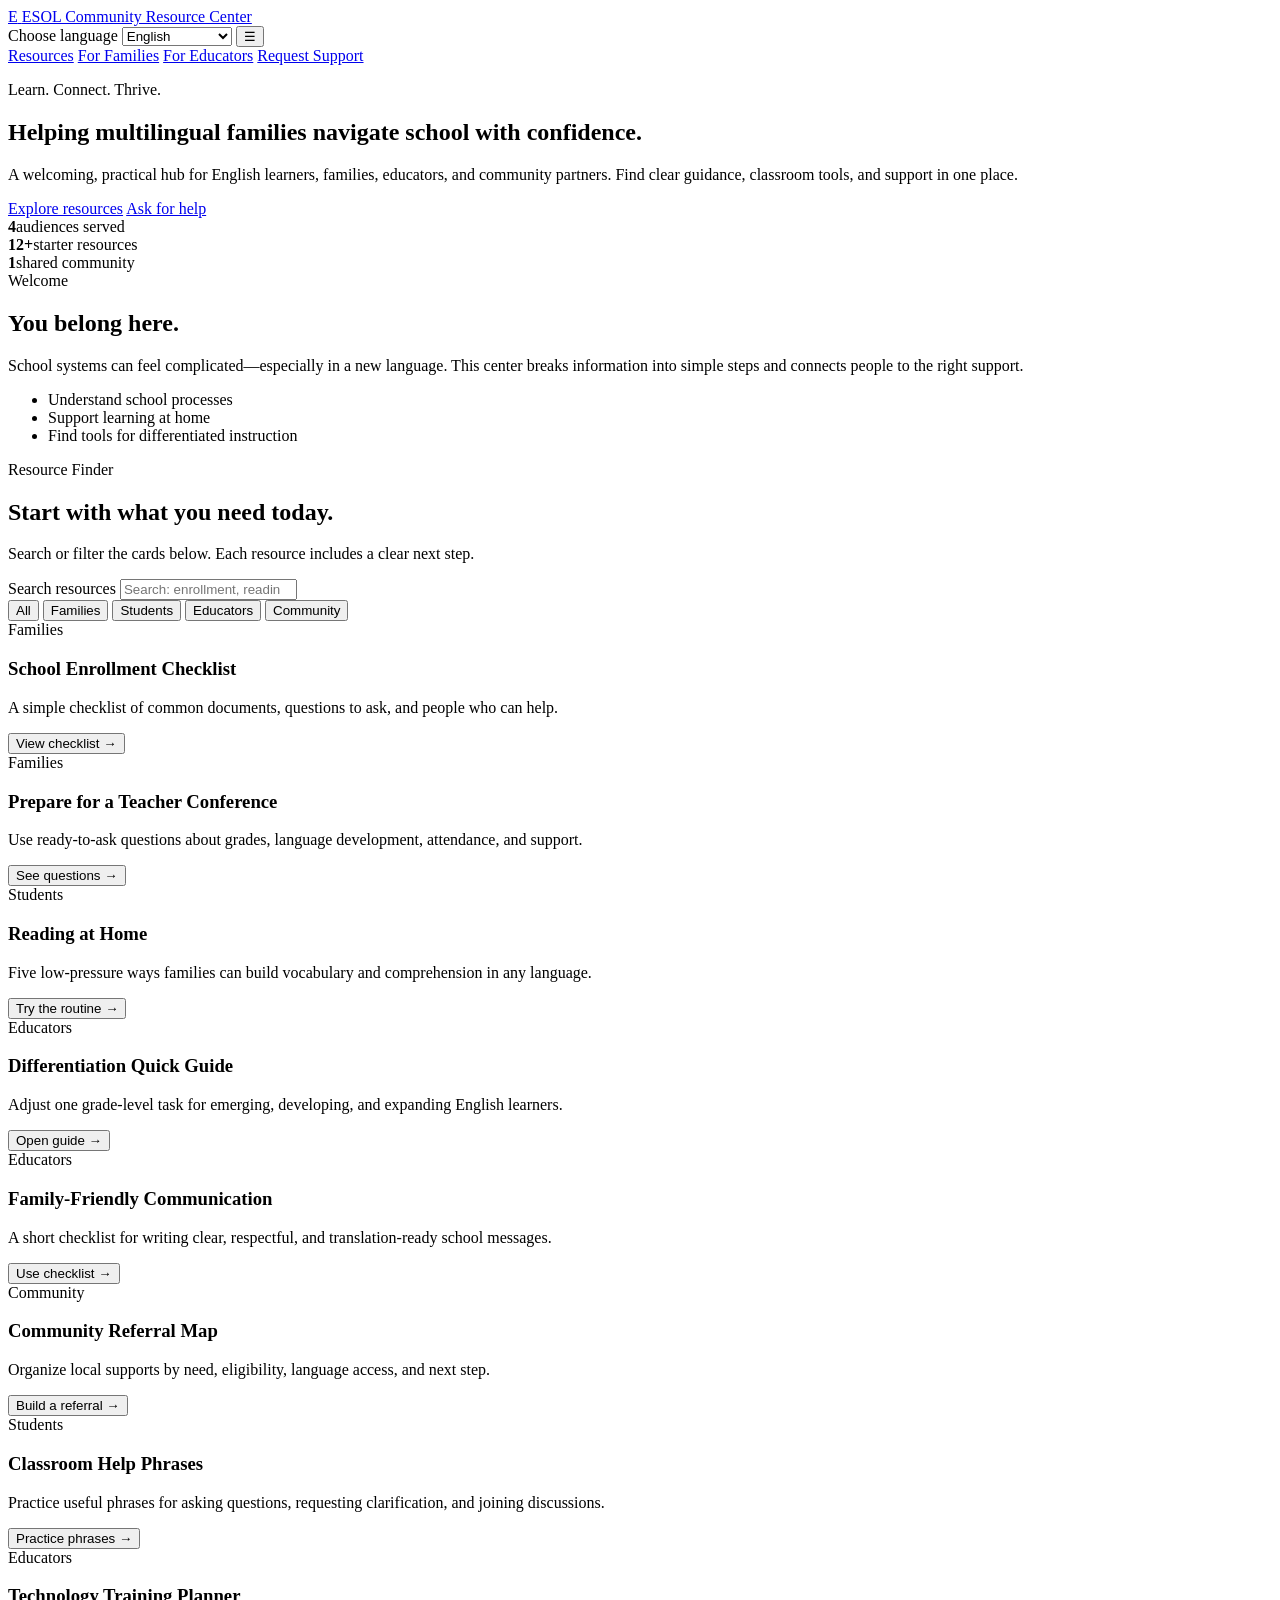
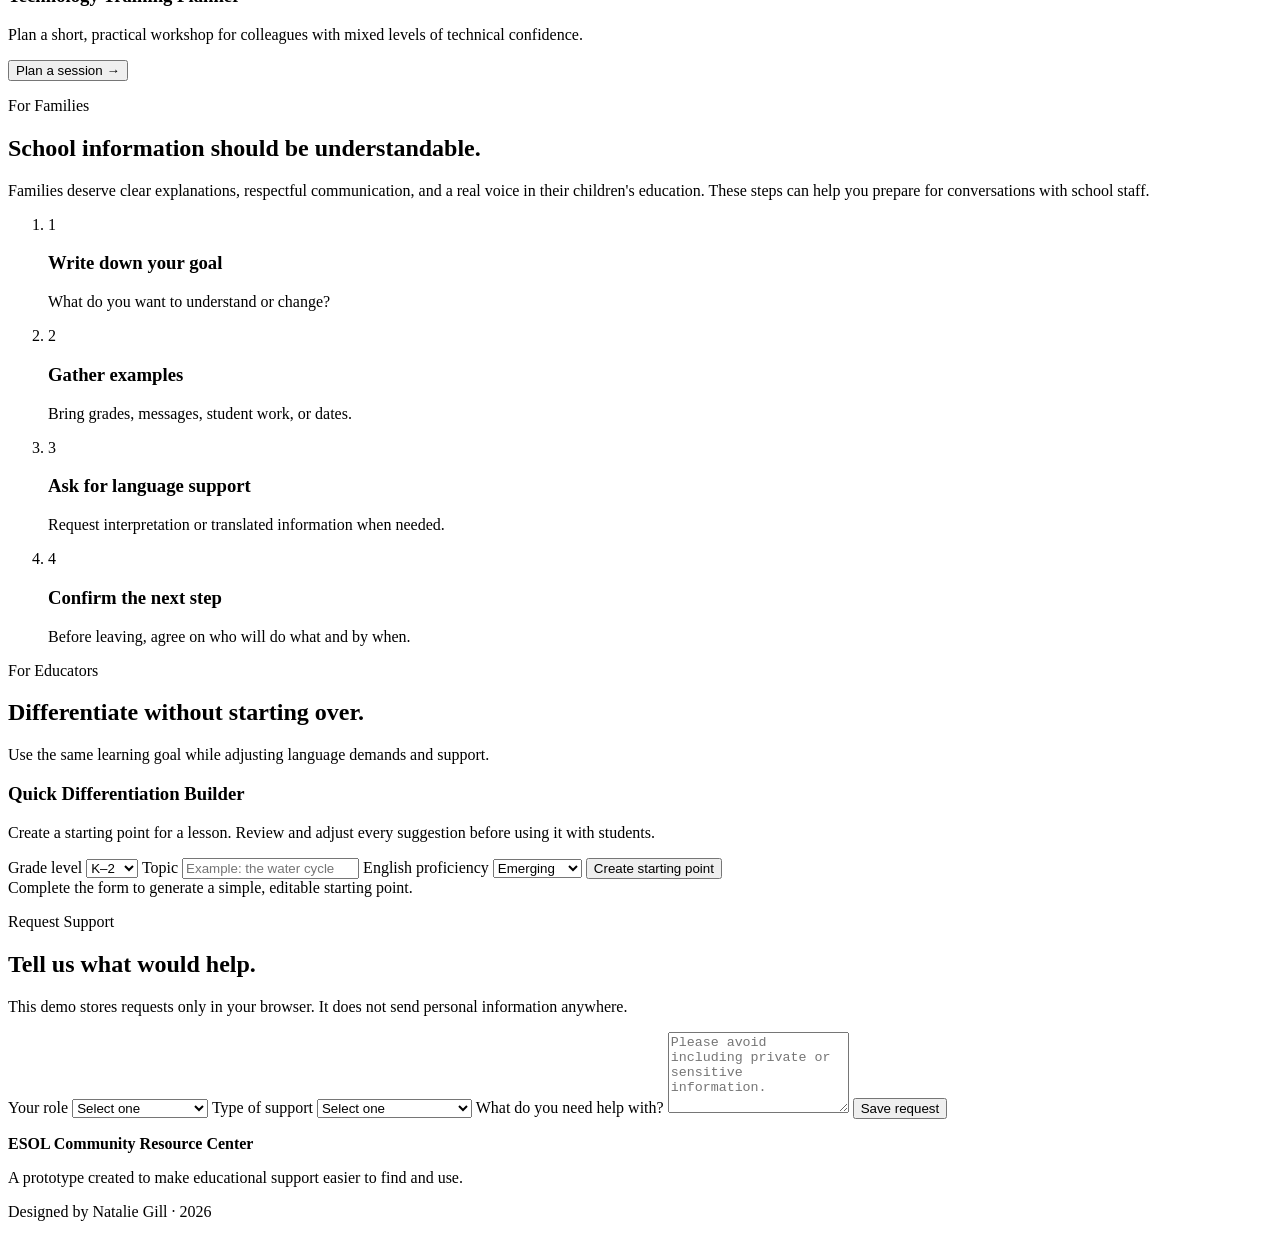
==== index[1].html @ bbccda28 "Add files via upload" ====
<!DOCTYPE html>
<html lang="en">
<head>
  <meta charset="UTF-8" />
  <meta name="viewport" content="width=device-width, initial-scale=1.0" />
  <meta name="description" content="A practical resource hub for multilingual students, families, educators, and community partners." />
  <title>ESOL Community Resource Center</title>
  <link rel="preconnect" href="https://fonts.googleapis.com">
  <link rel="preconnect" href="https://fonts.gstatic.com" crossorigin>
  <link href="https://fonts.googleapis.com/css2?family=DM+Sans:wght@400;500;600;700&family=Playfair+Display:wght@700&display=swap" rel="stylesheet">
  <link rel="stylesheet" href="styles.css" />
</head>
<body>
  <header class="site-header">
    <a class="brand" href="#home" aria-label="ESOL Community Resource Center home">
      <span class="brand-mark">E</span>
      <span data-i18n="brand">ESOL Community Resource Center</span>
    </a>
    <div class="header-actions">
      <label class="language-picker">
        <span class="sr-only">Choose language</span>
        <select id="languageSelect" aria-label="Choose language">
          <option value="en">English</option>
          <option value="es">Español</option>
          <option value="ht">Kreyòl Ayisyen</option>
          <option value="pt">Português</option>
        </select>
      </label>
      <button class="menu-toggle" aria-label="Open navigation" aria-expanded="false">☰</button>
    </div>
    <nav class="nav-links" aria-label="Main navigation">
      <a href="#resources" data-i18n="nav_resources">Resources</a>
      <a href="#families" data-i18n="nav_families">For Families</a>
      <a href="#educators" data-i18n="nav_educators">For Educators</a>
      <a href="#support" data-i18n="nav_support">Request Support</a>
    </nav>
  </header>

  <main>
    <section class="hero" id="home">
      <div class="hero-copy">
        <p class="eyebrow" data-i18n="hero_eyebrow">Learn. Connect. Thrive.</p>
        <h1 data-i18n="hero_title">Helping multilingual families navigate school with confidence.</h1>
        <p class="hero-text" data-i18n="hero_text">
          A welcoming, practical hub for English learners, families, educators, and community partners.
          Find clear guidance, classroom tools, and support in one place.
        </p>
        <div class="hero-actions">
          <a class="button primary" href="#resources" data-i18n="explore_resources">Explore resources</a>
          <a class="button secondary" href="#support" data-i18n="ask_help">Ask for help</a>
        </div>
        <div class="quick-stats" aria-label="Center highlights">
          <div><strong>4</strong><span>audiences served</span></div>
          <div><strong>12+</strong><span>starter resources</span></div>
          <div><strong>1</strong><span>shared community</span></div>
        </div>
      </div>
      <div class="hero-card" aria-label="Welcome message">
        <div class="speech-bubble" data-i18n="welcome">Welcome</div>
        <h2 data-i18n="belong">You belong here.</h2>
        <p data-i18n="welcome_text">
          School systems can feel complicated—especially in a new language.
          This center breaks information into simple steps and connects people to the right support.
        </p>
        <ul>
          <li data-i18n="welcome_1">Understand school processes</li>
          <li data-i18n="welcome_2">Support learning at home</li>
          <li data-i18n="welcome_3">Find tools for differentiated instruction</li>
        </ul>
      </div>
    </section>

    <section class="section" id="resources">
      <div class="section-heading">
        <p class="eyebrow" data-i18n="finder">Resource Finder</p>
        <h2 data-i18n="finder_title">Start with what you need today.</h2>
        <p data-i18n="finder_text">Search or filter the cards below. Each resource includes a clear next step.</p>
      </div>

      <div class="resource-controls">
        <label class="search-box">
          <span class="sr-only">Search resources</span>
          <input id="searchInput" type="search" placeholder="Search: enrollment, reading, family..." data-i18n-placeholder="search_placeholder" />
        </label>
        <div class="filters" aria-label="Filter resources">
          <button class="filter active" data-filter="all" data-i18n="filter_all">All</button>
          <button class="filter" data-filter="family" data-i18n="filter_families">Families</button>
          <button class="filter" data-filter="student" data-i18n="filter_students">Students</button>
          <button class="filter" data-filter="educator" data-i18n="filter_educators">Educators</button>
          <button class="filter" data-filter="community" data-i18n="filter_community">Community</button>
        </div>
      </div>

      <div class="resource-grid" id="resourceGrid">
        <article class="resource-card" data-category="family community" data-search="school enrollment registration documents family">
          <span class="tag">Families</span>
          <h3>School Enrollment Checklist</h3>
          <p>A simple checklist of common documents, questions to ask, and people who can help.</p>
          <button class="text-link" data-modal="enrollment">View checklist →</button>
        </article>

        <article class="resource-card" data-category="family student" data-search="parent conference teacher meeting questions communication">
          <span class="tag">Families</span>
          <h3>Prepare for a Teacher Conference</h3>
          <p>Use ready-to-ask questions about grades, language development, attendance, and support.</p>
          <button class="text-link" data-modal="conference">See questions →</button>
        </article>

        <article class="resource-card" data-category="student family" data-search="reading home practice vocabulary english learner">
          <span class="tag">Students</span>
          <h3>Reading at Home</h3>
          <p>Five low-pressure ways families can build vocabulary and comprehension in any language.</p>
          <button class="text-link" data-modal="reading">Try the routine →</button>
        </article>

        <article class="resource-card" data-category="educator" data-search="differentiate lesson WIDA proficiency sentence frames educator teacher">
          <span class="tag">Educators</span>
          <h3>Differentiation Quick Guide</h3>
          <p>Adjust one grade-level task for emerging, developing, and expanding English learners.</p>
          <button class="text-link" data-modal="differentiate">Open guide →</button>
        </article>

        <article class="resource-card" data-category="educator" data-search="family communication plain language translation message teacher">
          <span class="tag">Educators</span>
          <h3>Family-Friendly Communication</h3>
          <p>A short checklist for writing clear, respectful, and translation-ready school messages.</p>
          <button class="text-link" data-modal="communication">Use checklist →</button>
        </article>

        <article class="resource-card" data-category="community family" data-search="community partner support referral food health housing transportation">
          <span class="tag">Community</span>
          <h3>Community Referral Map</h3>
          <p>Organize local supports by need, eligibility, language access, and next step.</p>
          <button class="text-link" data-modal="referral">Build a referral →</button>
        </article>

        <article class="resource-card" data-category="student" data-search="student self advocacy classroom help sentence starters">
          <span class="tag">Students</span>
          <h3>Classroom Help Phrases</h3>
          <p>Practice useful phrases for asking questions, requesting clarification, and joining discussions.</p>
          <button class="text-link" data-modal="phrases">Practice phrases →</button>
        </article>

        <article class="resource-card" data-category="educator community" data-search="workshop training nontechnical AI digital tools staff">
          <span class="tag">Educators</span>
          <h3>Technology Training Planner</h3>
          <p>Plan a short, practical workshop for colleagues with mixed levels of technical confidence.</p>
          <button class="text-link" data-modal="training">Plan a session →</button>
        </article>
      </div>
      <p class="no-results" id="noResults" hidden data-i18n="no_results">No resources match your search yet.</p>
    </section>

    <section class="split-section" id="families">
      <div>
        <p class="eyebrow" data-i18n="families_eyebrow">For Families</p>
        <h2 data-i18n="families_title">School information should be understandable.</h2>
        <p data-i18n="families_text">
          Families deserve clear explanations, respectful communication, and a real voice in their children's education.
          These steps can help you prepare for conversations with school staff.
        </p>
      </div>
      <ol class="steps">
        <li><span>1</span><div><h3>Write down your goal</h3><p>What do you want to understand or change?</p></div></li>
        <li><span>2</span><div><h3>Gather examples</h3><p>Bring grades, messages, student work, or dates.</p></div></li>
        <li><span>3</span><div><h3>Ask for language support</h3><p>Request interpretation or translated information when needed.</p></div></li>
        <li><span>4</span><div><h3>Confirm the next step</h3><p>Before leaving, agree on who will do what and by when.</p></div></li>
      </ol>
    </section>

    <section class="section soft" id="educators">
      <div class="section-heading">
        <p class="eyebrow" data-i18n="educators_eyebrow">For Educators</p>
        <h2 data-i18n="educators_title">Differentiate without starting over.</h2>
        <p data-i18n="educators_text">Use the same learning goal while adjusting language demands and support.</p>
      </div>

      <div class="tool-card">
        <div>
          <h3>Quick Differentiation Builder</h3>
          <p>Create a starting point for a lesson. Review and adjust every suggestion before using it with students.</p>
        </div>
        <form id="lessonForm" class="lesson-form">
          <label>Grade level
            <select id="grade">
              <option>K–2</option><option>3–5</option><option>6–8</option><option>9–12</option>
            </select>
          </label>
          <label>Topic
            <input id="topic" required placeholder="Example: the water cycle" />
          </label>
          <label>English proficiency
            <select id="level">
              <option>Emerging</option><option>Developing</option><option>Expanding</option>
            </select>
          </label>
          <button class="button primary" type="submit">Create starting point</button>
        </form>
        <div class="lesson-output" id="lessonOutput" aria-live="polite">
          Complete the form to generate a simple, editable starting point.
        </div>
      </div>
    </section>

    <section class="section" id="support">
      <div class="section-heading">
        <p class="eyebrow" data-i18n="support_eyebrow">Request Support</p>
        <h2 data-i18n="support_title">Tell us what would help.</h2>
        <p data-i18n="support_text">This demo stores requests only in your browser. It does not send personal information anywhere.</p>
      </div>

      <form id="supportForm" class="support-form">
        <label>Your role
          <select id="role" required>
            <option value="">Select one</option>
            <option>Student</option><option>Parent or caregiver</option><option>Educator</option><option>Community partner</option>
          </select>
        </label>
        <label>Type of support
          <select id="need" required>
            <option value="">Select one</option>
            <option>School enrollment</option><option>Family communication</option><option>Academic support</option><option>Teacher resources</option><option>Community referral</option>
          </select>
        </label>
        <label class="full">What do you need help with?
          <textarea id="message" rows="5" required placeholder="Please avoid including private or sensitive information."></textarea>
        </label>
        <button class="button primary" type="submit">Save request</button>
        <p id="formMessage" class="form-message" aria-live="polite"></p>
      </form>
    </section>
  </main>

  <footer>
    <div>
      <strong data-i18n="brand">ESOL Community Resource Center</strong>
      <p data-i18n="footer_text">A prototype created to make educational support easier to find and use.</p>
    </div>
    <p data-i18n="footer_credit">Designed by Natalie Gill · 2026</p>
  </footer>

  <dialog id="resourceModal">
    <button class="close-modal" aria-label="Close">×</button>
    <div id="modalContent"></div>
  </dialog>

  <script src="script.js"></script>
</body>
</html>
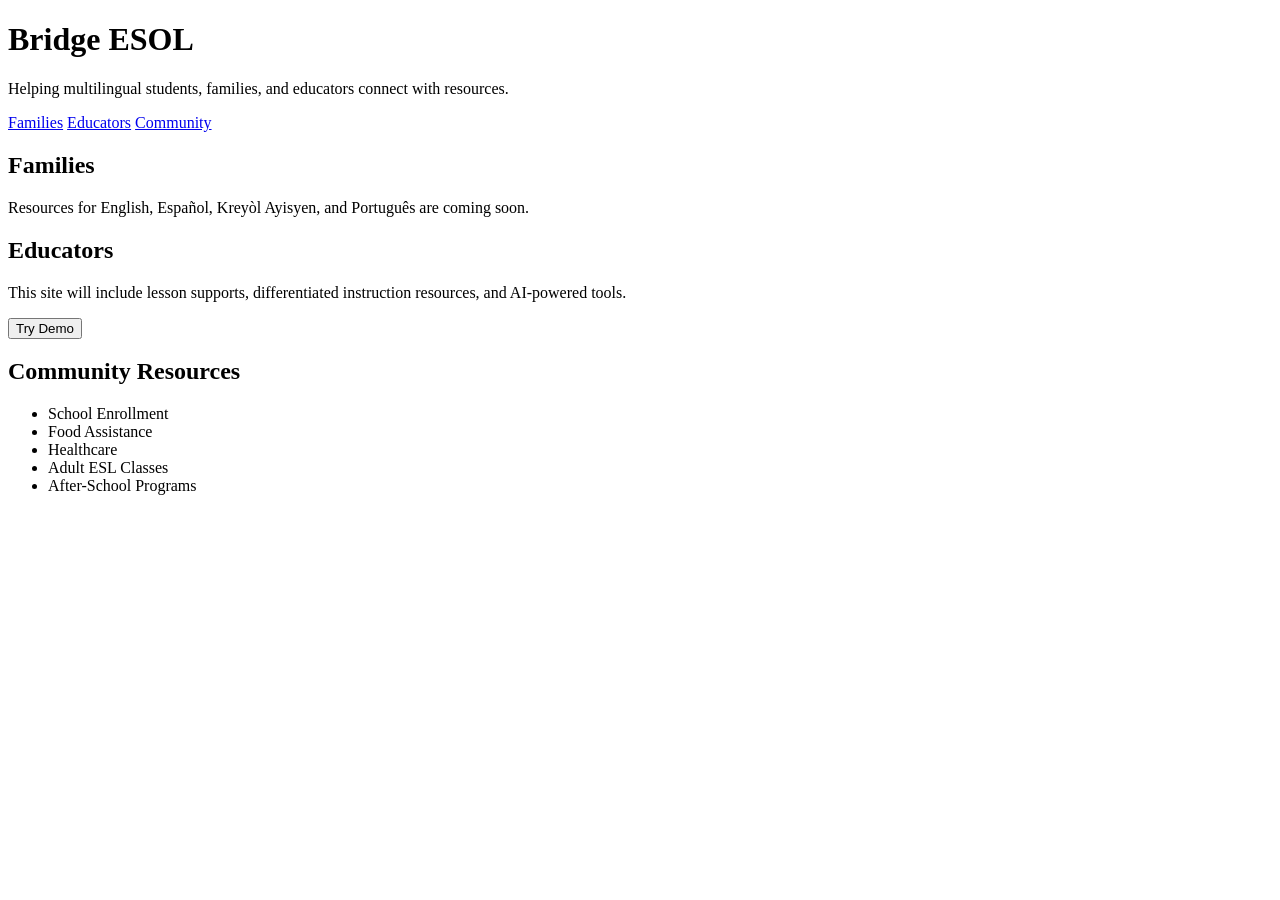
==== commit 3866ad9c: "Add files via upload" ====
--- a/index[1].html
+++ b/index[1].html
@@ -1,249 +1,46 @@
 <!DOCTYPE html>
 <html lang="en">
 <head>
-  <meta charset="UTF-8" />
-  <meta name="viewport" content="width=device-width, initial-scale=1.0" />
-  <meta name="description" content="A practical resource hub for multilingual students, families, educators, and community partners." />
-  <title>ESOL Community Resource Center</title>
-  <link rel="preconnect" href="https://fonts.googleapis.com">
-  <link rel="preconnect" href="https://fonts.gstatic.com" crossorigin>
-  <link href="https://fonts.googleapis.com/css2?family=DM+Sans:wght@400;500;600;700&family=Playfair+Display:wght@700&display=swap" rel="stylesheet">
-  <link rel="stylesheet" href="styles.css" />
+<meta charset="UTF-8">
+<meta name="viewport" content="width=device-width, initial-scale=1.0">
+<title>Bridge ESOL</title>
+<link rel="stylesheet" href="styles.css">
 </head>
 <body>
-  <header class="site-header">
-    <a class="brand" href="#home" aria-label="ESOL Community Resource Center home">
-      <span class="brand-mark">E</span>
-      <span data-i18n="brand">ESOL Community Resource Center</span>
-    </a>
-    <div class="header-actions">
-      <label class="language-picker">
-        <span class="sr-only">Choose language</span>
-        <select id="languageSelect" aria-label="Choose language">
-          <option value="en">English</option>
-          <option value="es">Español</option>
-          <option value="ht">Kreyòl Ayisyen</option>
-          <option value="pt">Português</option>
-        </select>
-      </label>
-      <button class="menu-toggle" aria-label="Open navigation" aria-expanded="false">☰</button>
-    </div>
-    <nav class="nav-links" aria-label="Main navigation">
-      <a href="#resources" data-i18n="nav_resources">Resources</a>
-      <a href="#families" data-i18n="nav_families">For Families</a>
-      <a href="#educators" data-i18n="nav_educators">For Educators</a>
-      <a href="#support" data-i18n="nav_support">Request Support</a>
-    </nav>
-  </header>
+<header>
+<h1>Bridge ESOL</h1>
+<p>Helping multilingual students, families, and educators connect with resources.</p>
+</header>
 
-  <main>
-    <section class="hero" id="home">
-      <div class="hero-copy">
-        <p class="eyebrow" data-i18n="hero_eyebrow">Learn. Connect. Thrive.</p>
-        <h1 data-i18n="hero_title">Helping multilingual families navigate school with confidence.</h1>
-        <p class="hero-text" data-i18n="hero_text">
-          A welcoming, practical hub for English learners, families, educators, and community partners.
-          Find clear guidance, classroom tools, and support in one place.
-        </p>
-        <div class="hero-actions">
-          <a class="button primary" href="#resources" data-i18n="explore_resources">Explore resources</a>
-          <a class="button secondary" href="#support" data-i18n="ask_help">Ask for help</a>
-        </div>
-        <div class="quick-stats" aria-label="Center highlights">
-          <div><strong>4</strong><span>audiences served</span></div>
-          <div><strong>12+</strong><span>starter resources</span></div>
-          <div><strong>1</strong><span>shared community</span></div>
-        </div>
-      </div>
-      <div class="hero-card" aria-label="Welcome message">
-        <div class="speech-bubble" data-i18n="welcome">Welcome</div>
-        <h2 data-i18n="belong">You belong here.</h2>
-        <p data-i18n="welcome_text">
-          School systems can feel complicated—especially in a new language.
-          This center breaks information into simple steps and connects people to the right support.
-        </p>
-        <ul>
-          <li data-i18n="welcome_1">Understand school processes</li>
-          <li data-i18n="welcome_2">Support learning at home</li>
-          <li data-i18n="welcome_3">Find tools for differentiated instruction</li>
-        </ul>
-      </div>
-    </section>
+<nav>
+<a href="#families">Families</a>
+<a href="#educators">Educators</a>
+<a href="#community">Community</a>
+</nav>
 
-    <section class="section" id="resources">
-      <div class="section-heading">
-        <p class="eyebrow" data-i18n="finder">Resource Finder</p>
-        <h2 data-i18n="finder_title">Start with what you need today.</h2>
-        <p data-i18n="finder_text">Search or filter the cards below. Each resource includes a clear next step.</p>
-      </div>
+<section id="families">
+<h2>Families</h2>
+<p>Resources for English, Español, Kreyòl Ayisyen, and Português are coming soon.</p>
+</section>
 
-      <div class="resource-controls">
-        <label class="search-box">
-          <span class="sr-only">Search resources</span>
-          <input id="searchInput" type="search" placeholder="Search: enrollment, reading, family..." data-i18n-placeholder="search_placeholder" />
-        </label>
-        <div class="filters" aria-label="Filter resources">
-          <button class="filter active" data-filter="all" data-i18n="filter_all">All</button>
-          <button class="filter" data-filter="family" data-i18n="filter_families">Families</button>
-          <button class="filter" data-filter="student" data-i18n="filter_students">Students</button>
-          <button class="filter" data-filter="educator" data-i18n="filter_educators">Educators</button>
-          <button class="filter" data-filter="community" data-i18n="filter_community">Community</button>
-        </div>
-      </div>
+<section id="educators">
+<h2>Educators</h2>
+<p>This site will include lesson supports, differentiated instruction resources, and AI-powered tools.</p>
+<button onclick="showMessage()">Try Demo</button>
+<p id="demo"></p>
+</section>
 
-      <div class="resource-grid" id="resourceGrid">
-        <article class="resource-card" data-category="family community" data-search="school enrollment registration documents family">
-          <span class="tag">Families</span>
-          <h3>School Enrollment Checklist</h3>
-          <p>A simple checklist of common documents, questions to ask, and people who can help.</p>
-          <button class="text-link" data-modal="enrollment">View checklist →</button>
-        </article>
+<section id="community">
+<h2>Community Resources</h2>
+<ul>
+<li>School Enrollment</li>
+<li>Food Assistance</li>
+<li>Healthcare</li>
+<li>Adult ESL Classes</li>
+<li>After-School Programs</li>
+</ul>
+</section>
 
-        <article class="resource-card" data-category="family student" data-search="parent conference teacher meeting questions communication">
-          <span class="tag">Families</span>
-          <h3>Prepare for a Teacher Conference</h3>
-          <p>Use ready-to-ask questions about grades, language development, attendance, and support.</p>
-          <button class="text-link" data-modal="conference">See questions →</button>
-        </article>
-
-        <article class="resource-card" data-category="student family" data-search="reading home practice vocabulary english learner">
-          <span class="tag">Students</span>
-          <h3>Reading at Home</h3>
-          <p>Five low-pressure ways families can build vocabulary and comprehension in any language.</p>
-          <button class="text-link" data-modal="reading">Try the routine →</button>
-        </article>
-
-        <article class="resource-card" data-category="educator" data-search="differentiate lesson WIDA proficiency sentence frames educator teacher">
-          <span class="tag">Educators</span>
-          <h3>Differentiation Quick Guide</h3>
-          <p>Adjust one grade-level task for emerging, developing, and expanding English learners.</p>
-          <button class="text-link" data-modal="differentiate">Open guide →</button>
-        </article>
-
-        <article class="resource-card" data-category="educator" data-search="family communication plain language translation message teacher">
-          <span class="tag">Educators</span>
-          <h3>Family-Friendly Communication</h3>
-          <p>A short checklist for writing clear, respectful, and translation-ready school messages.</p>
-          <button class="text-link" data-modal="communication">Use checklist →</button>
-        </article>
-
-        <article class="resource-card" data-category="community family" data-search="community partner support referral food health housing transportation">
-          <span class="tag">Community</span>
-          <h3>Community Referral Map</h3>
-          <p>Organize local supports by need, eligibility, language access, and next step.</p>
-          <button class="text-link" data-modal="referral">Build a referral →</button>
-        </article>
-
-        <article class="resource-card" data-category="student" data-search="student self advocacy classroom help sentence starters">
-          <span class="tag">Students</span>
-          <h3>Classroom Help Phrases</h3>
-          <p>Practice useful phrases for asking questions, requesting clarification, and joining discussions.</p>
-          <button class="text-link" data-modal="phrases">Practice phrases →</button>
-        </article>
-
-        <article class="resource-card" data-category="educator community" data-search="workshop training nontechnical AI digital tools staff">
-          <span class="tag">Educators</span>
-          <h3>Technology Training Planner</h3>
-          <p>Plan a short, practical workshop for colleagues with mixed levels of technical confidence.</p>
-          <button class="text-link" data-modal="training">Plan a session →</button>
-        </article>
-      </div>
-      <p class="no-results" id="noResults" hidden data-i18n="no_results">No resources match your search yet.</p>
-    </section>
-
-    <section class="split-section" id="families">
-      <div>
-        <p class="eyebrow" data-i18n="families_eyebrow">For Families</p>
-        <h2 data-i18n="families_title">School information should be understandable.</h2>
-        <p data-i18n="families_text">
-          Families deserve clear explanations, respectful communication, and a real voice in their children's education.
-          These steps can help you prepare for conversations with school staff.
-        </p>
-      </div>
-      <ol class="steps">
-        <li><span>1</span><div><h3>Write down your goal</h3><p>What do you want to understand or change?</p></div></li>
-        <li><span>2</span><div><h3>Gather examples</h3><p>Bring grades, messages, student work, or dates.</p></div></li>
-        <li><span>3</span><div><h3>Ask for language support</h3><p>Request interpretation or translated information when needed.</p></div></li>
-        <li><span>4</span><div><h3>Confirm the next step</h3><p>Before leaving, agree on who will do what and by when.</p></div></li>
-      </ol>
-    </section>
-
-    <section class="section soft" id="educators">
-      <div class="section-heading">
-        <p class="eyebrow" data-i18n="educators_eyebrow">For Educators</p>
-        <h2 data-i18n="educators_title">Differentiate without starting over.</h2>
-        <p data-i18n="educators_text">Use the same learning goal while adjusting language demands and support.</p>
-      </div>
-
-      <div class="tool-card">
-        <div>
-          <h3>Quick Differentiation Builder</h3>
-          <p>Create a starting point for a lesson. Review and adjust every suggestion before using it with students.</p>
-        </div>
-        <form id="lessonForm" class="lesson-form">
-          <label>Grade level
-            <select id="grade">
-              <option>K–2</option><option>3–5</option><option>6–8</option><option>9–12</option>
-            </select>
-          </label>
-          <label>Topic
-            <input id="topic" required placeholder="Example: the water cycle" />
-          </label>
-          <label>English proficiency
-            <select id="level">
-              <option>Emerging</option><option>Developing</option><option>Expanding</option>
-            </select>
-          </label>
-          <button class="button primary" type="submit">Create starting point</button>
-        </form>
-        <div class="lesson-output" id="lessonOutput" aria-live="polite">
-          Complete the form to generate a simple, editable starting point.
-        </div>
-      </div>
-    </section>
-
-    <section class="section" id="support">
-      <div class="section-heading">
-        <p class="eyebrow" data-i18n="support_eyebrow">Request Support</p>
-        <h2 data-i18n="support_title">Tell us what would help.</h2>
-        <p data-i18n="support_text">This demo stores requests only in your browser. It does not send personal information anywhere.</p>
-      </div>
-
-      <form id="supportForm" class="support-form">
-        <label>Your role
-          <select id="role" required>
-            <option value="">Select one</option>
-            <option>Student</option><option>Parent or caregiver</option><option>Educator</option><option>Community partner</option>
-          </select>
-        </label>
-        <label>Type of support
-          <select id="need" required>
-            <option value="">Select one</option>
-            <option>School enrollment</option><option>Family communication</option><option>Academic support</option><option>Teacher resources</option><option>Community referral</option>
-          </select>
-        </label>
-        <label class="full">What do you need help with?
-          <textarea id="message" rows="5" required placeholder="Please avoid including private or sensitive information."></textarea>
-        </label>
-        <button class="button primary" type="submit">Save request</button>
-        <p id="formMessage" class="form-message" aria-live="polite"></p>
-      </form>
-    </section>
-  </main>
-
-  <footer>
-    <div>
-      <strong data-i18n="brand">ESOL Community Resource Center</strong>
-      <p data-i18n="footer_text">A prototype created to make educational support easier to find and use.</p>
-    </div>
-    <p data-i18n="footer_credit">Designed by Natalie Gill · 2026</p>
-  </footer>
-
-  <dialog id="resourceModal">
-    <button class="close-modal" aria-label="Close">×</button>
-    <div id="modalContent"></div>
-  </dialog>
-
-  <script src="script.js"></script>
+<script src="script.js"></script>
 </body>
 </html>
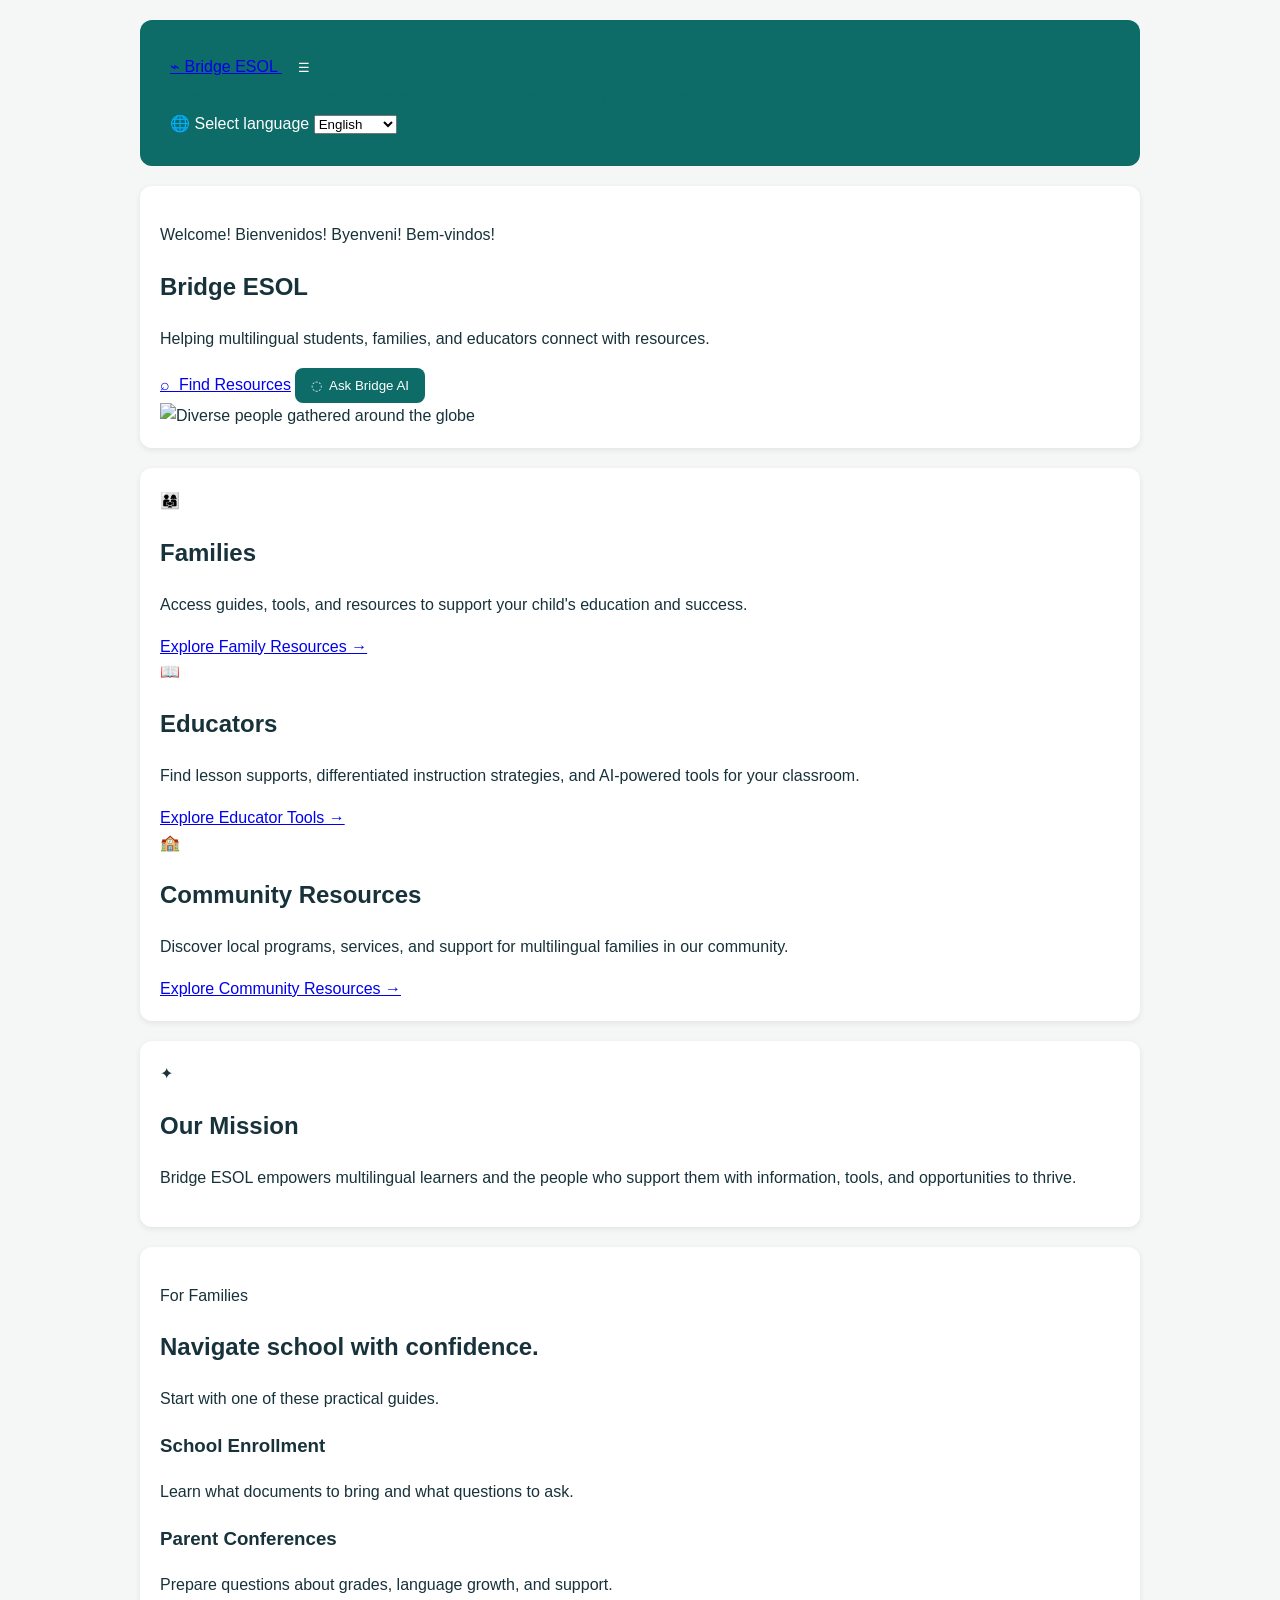
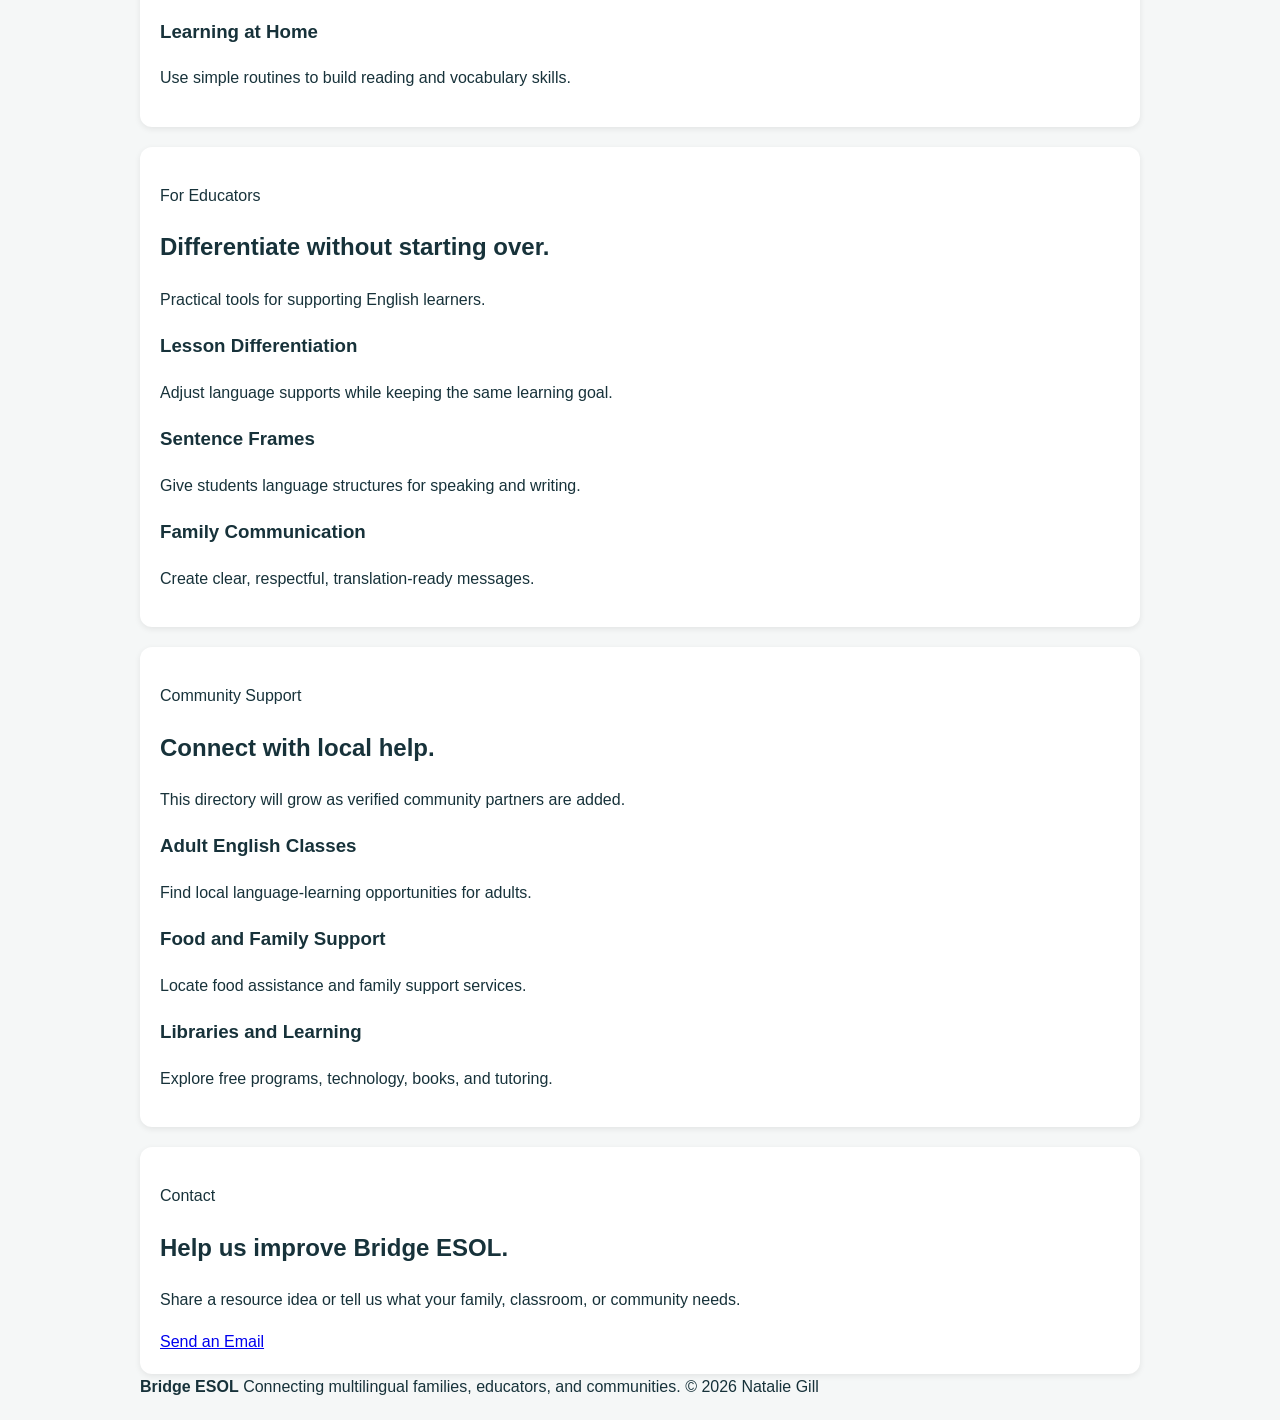
==== commit b0ff00a6: "Add files via upload" ====
--- a/index[1].html
+++ b/index[1].html
@@ -1,46 +1,157 @@
 <!DOCTYPE html>
 <html lang="en">
 <head>
-<meta charset="UTF-8">
-<meta name="viewport" content="width=device-width, initial-scale=1.0">
-<title>Bridge ESOL</title>
-<link rel="stylesheet" href="styles.css">
+  <meta charset="UTF-8" />
+  <meta name="viewport" content="width=device-width, initial-scale=1.0" />
+  <meta name="description" content="Bridge ESOL connects multilingual families, educators, and communities with practical educational resources." />
+  <title>Bridge ESOL</title>
+  <link rel="preconnect" href="https://fonts.googleapis.com">
+  <link rel="preconnect" href="https://fonts.gstatic.com" crossorigin>
+  <link href="https://fonts.googleapis.com/css2?family=DM+Sans:wght@400;500;600;700&display=swap" rel="stylesheet">
+  <link rel="stylesheet" href="styles.css" />
 </head>
 <body>
-<header>
-<h1>Bridge ESOL</h1>
-<p>Helping multilingual students, families, and educators connect with resources.</p>
-</header>
+  <header class="site-header">
+    <a class="brand" href="#home" aria-label="Bridge ESOL home">
+      <span class="bridge-icon" aria-hidden="true">⌁</span>
+      <span>Bridge ESOL</span>
+    </a>
 
-<nav>
-<a href="#families">Families</a>
-<a href="#educators">Educators</a>
-<a href="#community">Community</a>
-</nav>
+    <button class="menu-toggle" aria-label="Open menu" aria-expanded="false">☰</button>
 
-<section id="families">
-<h2>Families</h2>
-<p>Resources for English, Español, Kreyòl Ayisyen, and Português are coming soon.</p>
-</section>
+    <nav class="main-nav" aria-label="Main navigation">
+      <a href="#families" data-i18n="navFamilies">Families</a>
+      <a href="#educators" data-i18n="navEducators">Educators</a>
+      <a href="#community" data-i18n="navCommunity">Community Resources</a>
+      <a href="#mission" data-i18n="navAbout">About Us</a>
+      <a href="#contact" data-i18n="navContact">Contact</a>
+    </nav>
 
-<section id="educators">
-<h2>Educators</h2>
-<p>This site will include lesson supports, differentiated instruction resources, and AI-powered tools.</p>
-<button onclick="showMessage()">Try Demo</button>
-<p id="demo"></p>
-</section>
+    <label class="language-control">
+      <span aria-hidden="true">🌐</span>
+      <span class="sr-only">Select language</span>
+      <select id="languageSelect" aria-label="Select language">
+        <option value="en">English</option>
+        <option value="es">Español</option>
+        <option value="ht">Kreyòl</option>
+        <option value="pt">Português</option>
+      </select>
+    </label>
+  </header>
 
-<section id="community">
-<h2>Community Resources</h2>
-<ul>
-<li>School Enrollment</li>
-<li>Food Assistance</li>
-<li>Healthcare</li>
-<li>Adult ESL Classes</li>
-<li>After-School Programs</li>
-</ul>
-</section>
+  <main>
+    <section class="hero" id="home">
+      <div class="hero-content">
+        <p class="welcome-line" data-i18n="welcome">Welcome! Bienvenidos! Byenveni! Bem-vindos!</p>
+        <h1>Bridge ESOL</h1>
+        <p class="hero-copy" data-i18n="heroCopy">
+          Helping multilingual students, families, and educators connect with resources.
+        </p>
+        <div class="hero-actions">
+          <a class="button primary" href="#families" data-i18n="findResources">⌕&nbsp; Find Resources</a>
+          <button class="button secondary" id="askBridgeButton" data-i18n="askBridge">◌&nbsp; Ask Bridge AI</button>
+        </div>
+      </div>
 
-<script src="script.js"></script>
+      <div class="hero-art">
+        <img src="assets/bridge-esol-community.png" alt="Diverse people gathered around the globe" />
+      </div>
+    </section>
+
+    <section class="resource-cards" aria-label="Main resource areas">
+      <article class="resource-card" id="families">
+        <div class="card-icon">👨‍👩‍👧</div>
+        <h2 data-i18n="familiesTitle">Families</h2>
+        <p data-i18n="familiesText">
+          Access guides, tools, and resources to support your child's education and success.
+        </p>
+        <a href="#family-resources" data-i18n="familiesLink">Explore Family Resources →</a>
+      </article>
+
+      <article class="resource-card" id="educators">
+        <div class="card-icon">📖</div>
+        <h2 data-i18n="educatorsTitle">Educators</h2>
+        <p data-i18n="educatorsText">
+          Find lesson supports, differentiated instruction strategies, and AI-powered tools for your classroom.
+        </p>
+        <a href="#educator-tools" data-i18n="educatorsLink">Explore Educator Tools →</a>
+      </article>
+
+      <article class="resource-card" id="community">
+        <div class="card-icon">🏫</div>
+        <h2 data-i18n="communityTitle">Community Resources</h2>
+        <p data-i18n="communityText">
+          Discover local programs, services, and support for multilingual families in our community.
+        </p>
+        <a href="#community-list" data-i18n="communityLink">Explore Community Resources →</a>
+      </article>
+    </section>
+
+    <section class="mission" id="mission">
+      <div class="mission-label">
+        <span>✦</span>
+        <h2 data-i18n="missionTitle">Our Mission</h2>
+      </div>
+      <p data-i18n="missionText">
+        Bridge ESOL empowers multilingual learners and the people who support them with information, tools, and opportunities to thrive.
+      </p>
+    </section>
+
+    <section class="content-section" id="family-resources">
+      <div class="section-heading">
+        <p class="eyebrow" data-i18n="familyEyebrow">For Families</p>
+        <h2 data-i18n="familyHeading">Navigate school with confidence.</h2>
+        <p data-i18n="familyIntro">Start with one of these practical guides.</p>
+      </div>
+      <div class="mini-grid">
+        <article><h3 data-i18n="enrollTitle">School Enrollment</h3><p data-i18n="enrollText">Learn what documents to bring and what questions to ask.</p></article>
+        <article><h3 data-i18n="conferenceTitle">Parent Conferences</h3><p data-i18n="conferenceText">Prepare questions about grades, language growth, and support.</p></article>
+        <article><h3 data-i18n="homeTitle">Learning at Home</h3><p data-i18n="homeText">Use simple routines to build reading and vocabulary skills.</p></article>
+      </div>
+    </section>
+
+    <section class="content-section pale" id="educator-tools">
+      <div class="section-heading">
+        <p class="eyebrow" data-i18n="educatorEyebrow">For Educators</p>
+        <h2 data-i18n="educatorHeading">Differentiate without starting over.</h2>
+        <p data-i18n="educatorIntro">Practical tools for supporting English learners.</p>
+      </div>
+      <div class="mini-grid">
+        <article><h3 data-i18n="lessonTitle">Lesson Differentiation</h3><p data-i18n="lessonText">Adjust language supports while keeping the same learning goal.</p></article>
+        <article><h3 data-i18n="framesTitle">Sentence Frames</h3><p data-i18n="framesText">Give students language structures for speaking and writing.</p></article>
+        <article><h3 data-i18n="familyCommTitle">Family Communication</h3><p data-i18n="familyCommText">Create clear, respectful, translation-ready messages.</p></article>
+      </div>
+    </section>
+
+    <section class="content-section" id="community-list">
+      <div class="section-heading">
+        <p class="eyebrow" data-i18n="communityEyebrow">Community Support</p>
+        <h2 data-i18n="communityHeading">Connect with local help.</h2>
+        <p data-i18n="communityIntro">This directory will grow as verified community partners are added.</p>
+      </div>
+      <div class="mini-grid">
+        <article><h3 data-i18n="adultTitle">Adult English Classes</h3><p data-i18n="adultText">Find local language-learning opportunities for adults.</p></article>
+        <article><h3 data-i18n="foodTitle">Food and Family Support</h3><p data-i18n="foodText">Locate food assistance and family support services.</p></article>
+        <article><h3 data-i18n="libraryTitle">Libraries and Learning</h3><p data-i18n="libraryText">Explore free programs, technology, books, and tutoring.</p></article>
+      </div>
+    </section>
+
+    <section class="contact-section" id="contact">
+      <div>
+        <p class="eyebrow" data-i18n="contactEyebrow">Contact</p>
+        <h2 data-i18n="contactHeading">Help us improve Bridge ESOL.</h2>
+        <p data-i18n="contactText">Share a resource idea or tell us what your family, classroom, or community needs.</p>
+      </div>
+      <a class="button primary" href="mailto:NatalieGGill14@gmail.com" data-i18n="contactButton">Send an Email</a>
+    </section>
+  </main>
+
+  <footer>
+    <strong>Bridge ESOL</strong>
+    <span data-i18n="footer">Connecting multilingual families, educators, and communities.</span>
+    <span>© 2026 Natalie Gill</span>
+  </footer>
+
+  <script src="script.js"></script>
 </body>
 </html>
--- a/styles.css
+++ b/styles.css
@@ -0,0 +1,5 @@
+body{font-family:Arial,sans-serif;max-width:1000px;margin:auto;padding:20px;line-height:1.6;background:#f5f7f7;color:#17323a}
+header{background:#0d6b68;color:white;padding:30px;border-radius:12px}
+nav a{margin-right:20px;text-decoration:none;font-weight:bold;color:#0d6b68}
+section{background:white;padding:20px;margin-top:20px;border-radius:12px;box-shadow:0 2px 6px rgba(0,0,0,.08)}
+button{background:#0d6b68;color:white;border:none;padding:10px 16px;border-radius:8px;cursor:pointer}
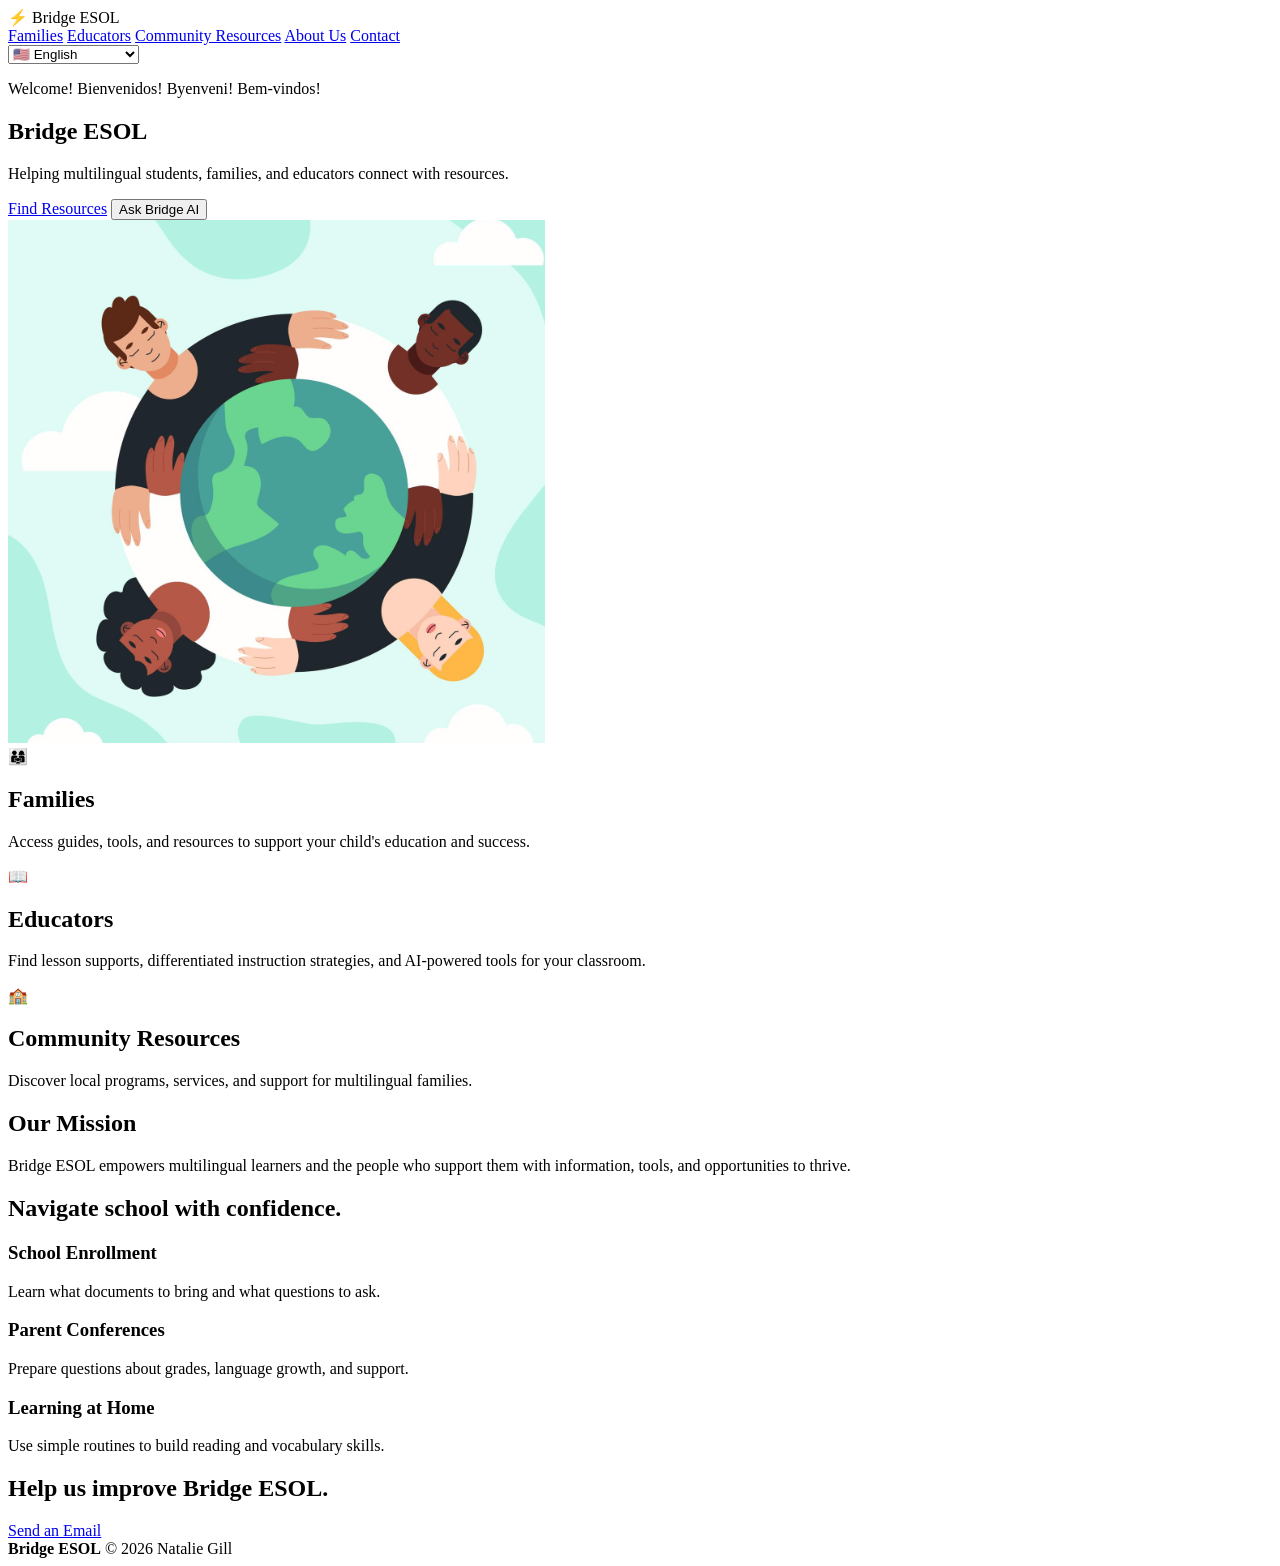
==== commit 2f46fa1e: "Add files via upload" ====
--- a/index[1].html
+++ b/index[1].html
@@ -1,154 +1,85 @@
 <!DOCTYPE html>
 <html lang="en">
 <head>
-  <meta charset="UTF-8" />
-  <meta name="viewport" content="width=device-width, initial-scale=1.0" />
-  <meta name="description" content="Bridge ESOL connects multilingual families, educators, and communities with practical educational resources." />
+  <meta charset="UTF-8">
+  <meta name="viewport" content="width=device-width, initial-scale=1.0">
   <title>Bridge ESOL</title>
-  <link rel="preconnect" href="https://fonts.googleapis.com">
-  <link rel="preconnect" href="https://fonts.gstatic.com" crossorigin>
-  <link href="https://fonts.googleapis.com/css2?family=DM+Sans:wght@400;500;600;700&display=swap" rel="stylesheet">
-  <link rel="stylesheet" href="styles.css" />
+  <link rel="stylesheet" href="styles.css">
 </head>
 <body>
-  <header class="site-header">
-    <a class="brand" href="#home" aria-label="Bridge ESOL home">
-      <span class="bridge-icon" aria-hidden="true">⌁</span>
-      <span>Bridge ESOL</span>
-    </a>
-
-    <button class="menu-toggle" aria-label="Open menu" aria-expanded="false">☰</button>
-
-    <nav class="main-nav" aria-label="Main navigation">
-      <a href="#families" data-i18n="navFamilies">Families</a>
-      <a href="#educators" data-i18n="navEducators">Educators</a>
-      <a href="#community" data-i18n="navCommunity">Community Resources</a>
-      <a href="#mission" data-i18n="navAbout">About Us</a>
-      <a href="#contact" data-i18n="navContact">Contact</a>
+  <header class="topbar">
+    <div class="brand">⚡ Bridge ESOL</div>
+    <nav>
+      <a href="#families" data-i18n="families">Families</a>
+      <a href="#educators" data-i18n="educators">Educators</a>
+      <a href="#community" data-i18n="community">Community Resources</a>
+      <a href="#about" data-i18n="about">About Us</a>
+      <a href="#contact" data-i18n="contact">Contact</a>
     </nav>
-
-    <label class="language-control">
-      <span aria-hidden="true">🌐</span>
-      <span class="sr-only">Select language</span>
-      <select id="languageSelect" aria-label="Select language">
-        <option value="en">English</option>
-        <option value="es">Español</option>
-        <option value="ht">Kreyòl</option>
-        <option value="pt">Português</option>
-      </select>
-    </label>
+    <select id="languageSelect" aria-label="Choose language">
+      <option value="en">🇺🇸 English</option>
+      <option value="es">🇪🇸 Español</option>
+      <option value="ht">🇭🇹 Kreyòl Ayisyen</option>
+      <option value="pt">🇧🇷 Português</option>
+    </select>
   </header>
 
   <main>
-    <section class="hero" id="home">
-      <div class="hero-content">
-        <p class="welcome-line" data-i18n="welcome">Welcome! Bienvenidos! Byenveni! Bem-vindos!</p>
+    <section class="hero">
+      <div class="hero-copy">
+        <p class="welcome" data-i18n="welcome">Welcome! Bienvenidos! Byenveni! Bem-vindos!</p>
         <h1>Bridge ESOL</h1>
-        <p class="hero-copy" data-i18n="heroCopy">
-          Helping multilingual students, families, and educators connect with resources.
-        </p>
-        <div class="hero-actions">
-          <a class="button primary" href="#families" data-i18n="findResources">⌕&nbsp; Find Resources</a>
-          <button class="button secondary" id="askBridgeButton" data-i18n="askBridge">◌&nbsp; Ask Bridge AI</button>
+        <p data-i18n="heroText">Helping multilingual students, families, and educators connect with resources.</p>
+        <div class="buttons">
+          <a class="btn primary" href="#families" data-i18n="findResources">Find Resources</a>
+          <button class="btn secondary" id="askBridge" data-i18n="askBridge">Ask Bridge AI</button>
         </div>
       </div>
-
-      <div class="hero-art">
-        <img src="assets/bridge-esol-community.png" alt="Diverse people gathered around the globe" />
+      <div class="hero-image">
+        <img src="bridge-esol-community.png" alt="Diverse people gathered around the globe">
       </div>
     </section>
 
-    <section class="resource-cards" aria-label="Main resource areas">
-      <article class="resource-card" id="families">
-        <div class="card-icon">👨‍👩‍👧</div>
-        <h2 data-i18n="familiesTitle">Families</h2>
-        <p data-i18n="familiesText">
-          Access guides, tools, and resources to support your child's education and success.
-        </p>
-        <a href="#family-resources" data-i18n="familiesLink">Explore Family Resources →</a>
+    <section class="cards">
+      <article id="families">
+        <div class="icon">👨‍👩‍👧</div>
+        <h2 data-i18n="families">Families</h2>
+        <p data-i18n="familiesText">Access guides, tools, and resources to support your child's education and success.</p>
       </article>
-
-      <article class="resource-card" id="educators">
-        <div class="card-icon">📖</div>
-        <h2 data-i18n="educatorsTitle">Educators</h2>
-        <p data-i18n="educatorsText">
-          Find lesson supports, differentiated instruction strategies, and AI-powered tools for your classroom.
-        </p>
-        <a href="#educator-tools" data-i18n="educatorsLink">Explore Educator Tools →</a>
+      <article id="educators">
+        <div class="icon">📖</div>
+        <h2 data-i18n="educators">Educators</h2>
+        <p data-i18n="educatorsText">Find lesson supports, differentiated instruction strategies, and AI-powered tools for your classroom.</p>
       </article>
-
-      <article class="resource-card" id="community">
-        <div class="card-icon">🏫</div>
-        <h2 data-i18n="communityTitle">Community Resources</h2>
-        <p data-i18n="communityText">
-          Discover local programs, services, and support for multilingual families in our community.
-        </p>
-        <a href="#community-list" data-i18n="communityLink">Explore Community Resources →</a>
+      <article id="community">
+        <div class="icon">🏫</div>
+        <h2 data-i18n="community">Community Resources</h2>
+        <p data-i18n="communityText">Discover local programs, services, and support for multilingual families.</p>
       </article>
     </section>
 
-    <section class="mission" id="mission">
-      <div class="mission-label">
-        <span>✦</span>
-        <h2 data-i18n="missionTitle">Our Mission</h2>
-      </div>
-      <p data-i18n="missionText">
-        Bridge ESOL empowers multilingual learners and the people who support them with information, tools, and opportunities to thrive.
-      </p>
+    <section class="mission" id="about">
+      <h2 data-i18n="missionTitle">Our Mission</h2>
+      <p data-i18n="missionText">Bridge ESOL empowers multilingual learners and the people who support them with information, tools, and opportunities to thrive.</p>
     </section>
 
-    <section class="content-section" id="family-resources">
-      <div class="section-heading">
-        <p class="eyebrow" data-i18n="familyEyebrow">For Families</p>
-        <h2 data-i18n="familyHeading">Navigate school with confidence.</h2>
-        <p data-i18n="familyIntro">Start with one of these practical guides.</p>
-      </div>
-      <div class="mini-grid">
+    <section class="content">
+      <h2 data-i18n="schoolTitle">Navigate school with confidence.</h2>
+      <div class="small-cards">
         <article><h3 data-i18n="enrollTitle">School Enrollment</h3><p data-i18n="enrollText">Learn what documents to bring and what questions to ask.</p></article>
         <article><h3 data-i18n="conferenceTitle">Parent Conferences</h3><p data-i18n="conferenceText">Prepare questions about grades, language growth, and support.</p></article>
         <article><h3 data-i18n="homeTitle">Learning at Home</h3><p data-i18n="homeText">Use simple routines to build reading and vocabulary skills.</p></article>
       </div>
     </section>
 
-    <section class="content-section pale" id="educator-tools">
-      <div class="section-heading">
-        <p class="eyebrow" data-i18n="educatorEyebrow">For Educators</p>
-        <h2 data-i18n="educatorHeading">Differentiate without starting over.</h2>
-        <p data-i18n="educatorIntro">Practical tools for supporting English learners.</p>
-      </div>
-      <div class="mini-grid">
-        <article><h3 data-i18n="lessonTitle">Lesson Differentiation</h3><p data-i18n="lessonText">Adjust language supports while keeping the same learning goal.</p></article>
-        <article><h3 data-i18n="framesTitle">Sentence Frames</h3><p data-i18n="framesText">Give students language structures for speaking and writing.</p></article>
-        <article><h3 data-i18n="familyCommTitle">Family Communication</h3><p data-i18n="familyCommText">Create clear, respectful, translation-ready messages.</p></article>
-      </div>
-    </section>
-
-    <section class="content-section" id="community-list">
-      <div class="section-heading">
-        <p class="eyebrow" data-i18n="communityEyebrow">Community Support</p>
-        <h2 data-i18n="communityHeading">Connect with local help.</h2>
-        <p data-i18n="communityIntro">This directory will grow as verified community partners are added.</p>
-      </div>
-      <div class="mini-grid">
-        <article><h3 data-i18n="adultTitle">Adult English Classes</h3><p data-i18n="adultText">Find local language-learning opportunities for adults.</p></article>
-        <article><h3 data-i18n="foodTitle">Food and Family Support</h3><p data-i18n="foodText">Locate food assistance and family support services.</p></article>
-        <article><h3 data-i18n="libraryTitle">Libraries and Learning</h3><p data-i18n="libraryText">Explore free programs, technology, books, and tutoring.</p></article>
-      </div>
-    </section>
-
-    <section class="contact-section" id="contact">
-      <div>
-        <p class="eyebrow" data-i18n="contactEyebrow">Contact</p>
-        <h2 data-i18n="contactHeading">Help us improve Bridge ESOL.</h2>
-        <p data-i18n="contactText">Share a resource idea or tell us what your family, classroom, or community needs.</p>
-      </div>
-      <a class="button primary" href="mailto:NatalieGGill14@gmail.com" data-i18n="contactButton">Send an Email</a>
+    <section class="contact" id="contact">
+      <h2 data-i18n="contactTitle">Help us improve Bridge ESOL.</h2>
+      <a class="btn primary" href="mailto:NatalieGGill14@gmail.com" data-i18n="email">Send an Email</a>
     </section>
   </main>
 
   <footer>
     <strong>Bridge ESOL</strong>
-    <span data-i18n="footer">Connecting multilingual families, educators, and communities.</span>
     <span>© 2026 Natalie Gill</span>
   </footer>
 
